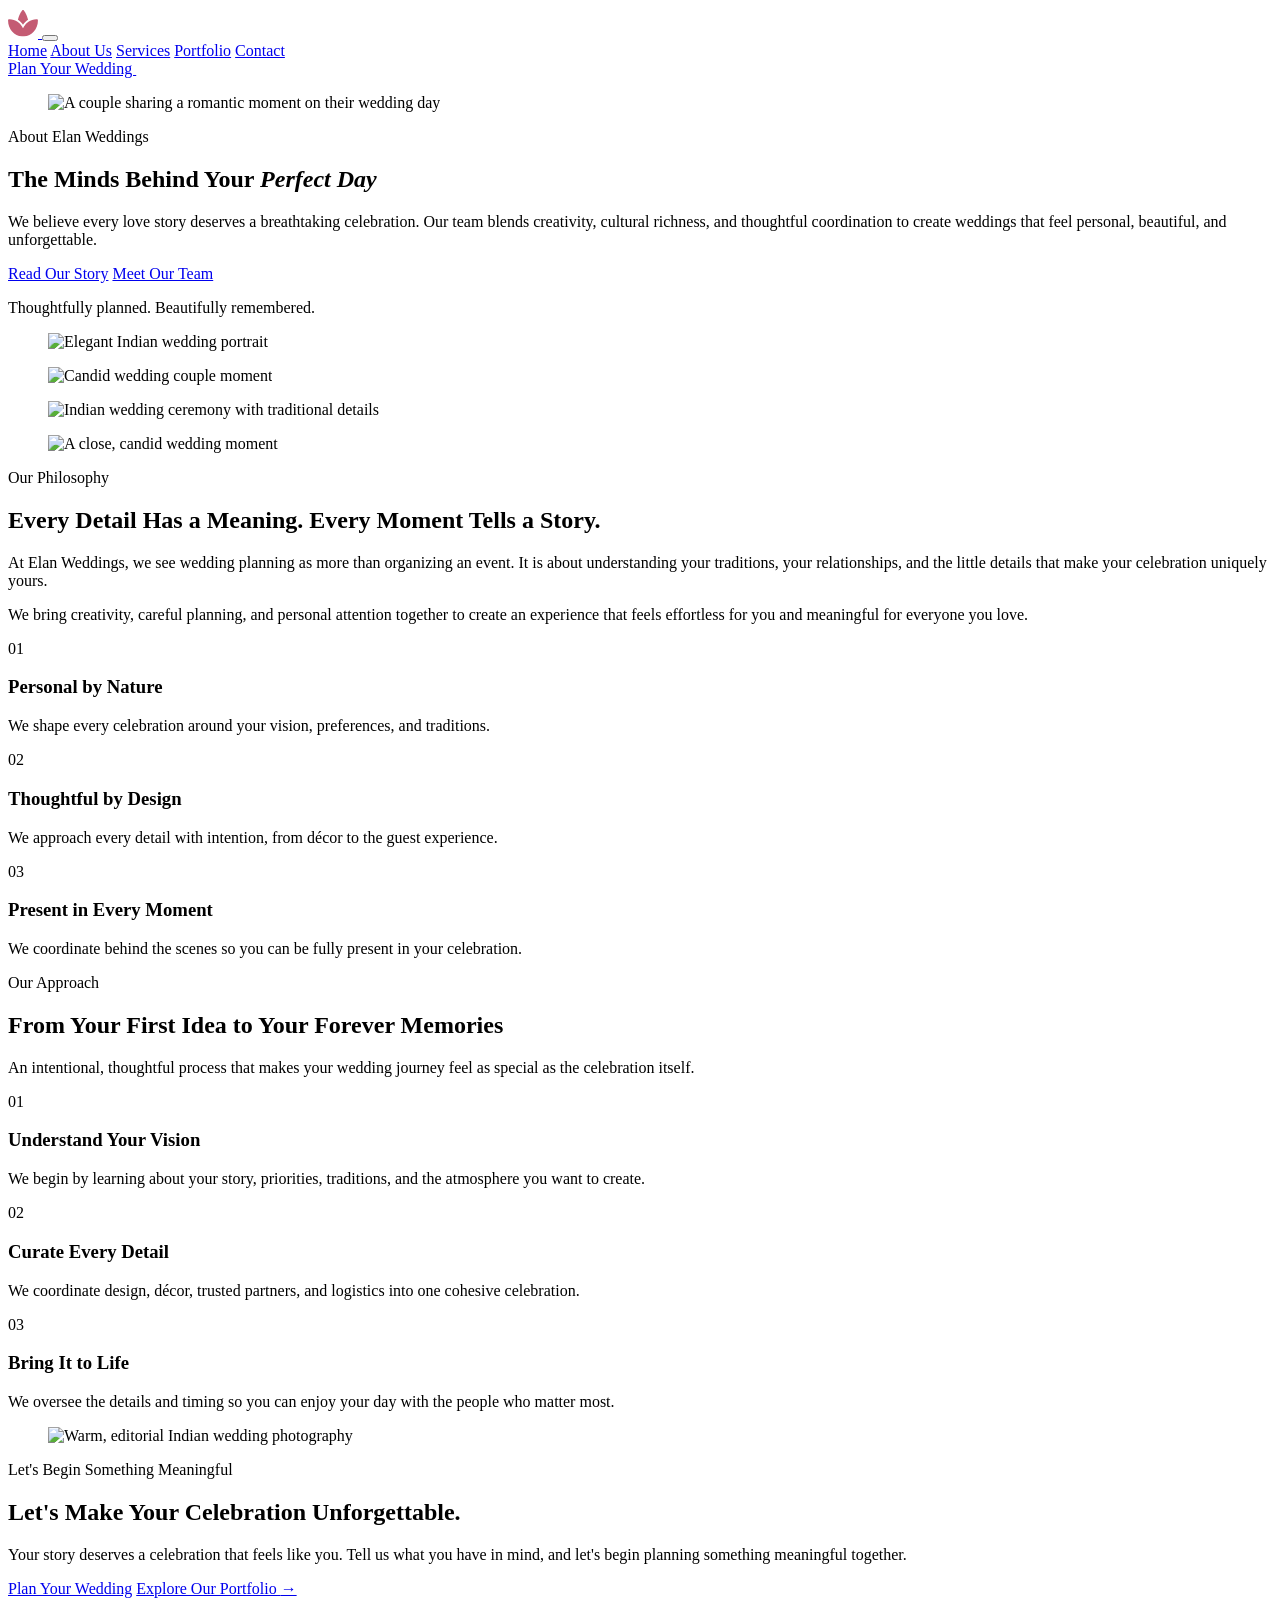
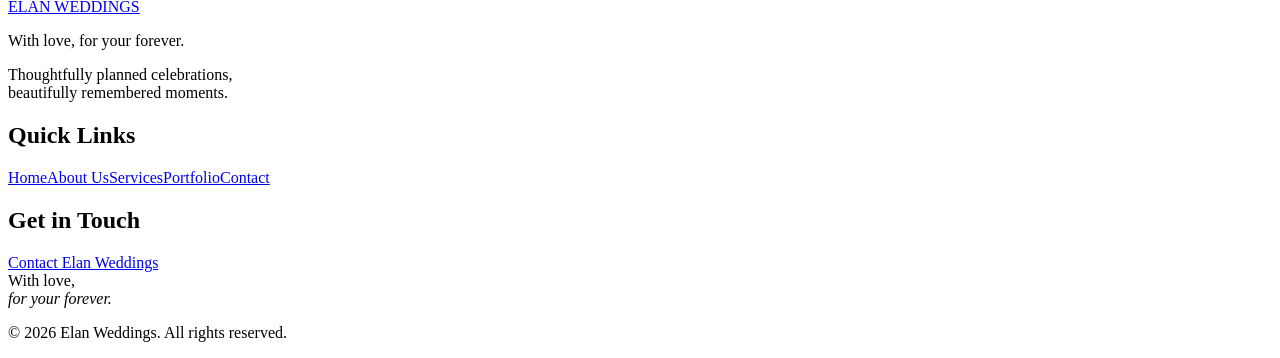
==== about.html @ 4444340c "Add About Us html  page" ====
<!DOCTYPE html>
<html lang="en">
<head>
  <meta charset="UTF-8">
  <meta name="viewport" content="width=device-width, initial-scale=1.0">
  <meta name="description" content="Meet Elan Weddings and discover our thoughtful approach to meaningful Indian wedding celebrations.">
  <title>About Us | Elan Weddings</title>
  <link rel="preconnect" href="https://fonts.googleapis.com">
  <link rel="preconnect" href="https://fonts.gstatic.com" crossorigin>
  <link href="https://fonts.googleapis.com/css2?family=Instrument+Serif:ital@1&family=Lora:wght@400;500&family=Roboto:wght@400;500&display=swap" rel="stylesheet">
  <link rel="stylesheet" href="about.css">
</head>
<body>
  <header class="nav-wrap" id="home">
    <nav class="nav" aria-label="Main navigation">
      <a class="brand-mark" href="#home" aria-label="Elan Weddings home">
        <img src="assets/a8205.svg" width="30" height="30" alt="Elan Weddings logo">
      </a>
      <button class="menu-toggle" aria-expanded="false" aria-controls="nav-links" aria-label="Toggle navigation">
        <span></span><span></span><span></span>
      </button>
      <div class="nav-links" id="nav-links">
        <a href="index.html">Home</a>
        <a class="active" href="#about" aria-current="page">About Us</a>
        <a href="#approach">Services</a>
        <a href="#portfolio">Portfolio</a>
        <a href="#contact">Contact</a>
      </div>
      <a class="nav-cta" href="#contact">
        Plan Your Wedding
        <img src="assets/c464f.svg" width="12" height="14" alt="">
      </a>
    </nav>
  </header>

  <main>
    <section class="hero section-warm" id="about">
      <div class="hero-grid content-width">
        <figure class="hero-photo hero-photo-left">
          <img src="https://www.figma.com/api/mcp/asset/b2fb62b5-9784-472d-b24a-449b5d94df39/ffd85.png" alt="A couple sharing a romantic moment on their wedding day">
        </figure>
        <div class="hero-copy">
          <p class="eyebrow">About Elan Weddings</p>
          <h1>The Minds Behind Your <em>Perfect Day</em></h1>
          <p class="hero-description">We believe every love story deserves a breathtaking celebration. Our team blends creativity, cultural richness, and thoughtful coordination to create weddings that feel personal, beautiful, and unforgettable.</p>
          <div class="button-row">
            <a class="button button-primary" href="#story">Read Our Story</a>
            <a class="button button-secondary" href="#values">Meet Our Team</a>
          </div>
          <p class="hero-note">Thoughtfully planned. Beautifully remembered.</p>
        </div>
        <div class="hero-photo-stack">
          <figure class="hero-photo hero-photo-top">
            <img src="https://www.figma.com/api/mcp/asset/b2fb62b5-9784-472d-b24a-449b5d94df39/32705.png" alt="Elegant Indian wedding portrait">
          </figure>
          <figure class="hero-photo hero-photo-bottom">
            <img src="https://www.figma.com/api/mcp/asset/b2fb62b5-9784-472d-b24a-449b5d94df39/11c8b.png" alt="Candid wedding couple moment">
          </figure>
        </div>
      </div>
    </section>

    <section class="story section-white" id="story">
      <div class="content-width story-grid">
        <div class="story-visual">
          <figure class="story-photo">
            <img src="https://www.figma.com/api/mcp/asset/b2fb62b5-9784-472d-b24a-449b5d94df39/f022b.png" alt="Indian wedding ceremony with traditional details">
          </figure>
          <figure class="story-photo-inset">
            <img src="https://www.figma.com/api/mcp/asset/b2fb62b5-9784-472d-b24a-449b5d94df39/11c8b.png" alt="A close, candid wedding moment">
          </figure>
        </div>
        <div class="story-copy">
          <p class="eyebrow">Our Philosophy</p>
          <h2>Every Detail Has a Meaning. Every Moment Tells a Story.</h2>
          <p>At Elan Weddings, we see wedding planning as more than organizing an event. It is about understanding your traditions, your relationships, and the little details that make your celebration uniquely yours.</p>
          <p>We bring creativity, careful planning, and personal attention together to create an experience that feels effortless for you and meaningful for everyone you love.</p>
          <div class="values-list" id="values">
            <article class="value-item">
              <span class="value-number">01</span>
              <div><h3>Personal by Nature</h3><p>We shape every celebration around your vision, preferences, and traditions.</p></div>
            </article>
            <article class="value-item">
              <span class="value-number">02</span>
              <div><h3>Thoughtful by Design</h3><p>We approach every detail with intention, from décor to the guest experience.</p></div>
            </article>
            <article class="value-item">
              <span class="value-number">03</span>
              <div><h3>Present in Every Moment</h3><p>We coordinate behind the scenes so you can be fully present in your celebration.</p></div>
            </article>
          </div>
        </div>
      </div>
    </section>

    <section class="approach section-soft" id="approach">
      <div class="content-width">
        <div class="section-heading">
          <p class="eyebrow">Our Approach</p>
          <h2>From Your First Idea to Your Forever Memories</h2>
          <p>An intentional, thoughtful process that makes your wedding journey feel as special as the celebration itself.</p>
        </div>
        <div class="steps-grid">
          <article class="step">
            <span class="step-number">01</span>
            <div class="step-rule"></div>
            <h3>Understand Your Vision</h3>
            <p>We begin by learning about your story, priorities, traditions, and the atmosphere you want to create.</p>
          </article>
          <article class="step">
            <span class="step-number">02</span>
            <div class="step-rule"></div>
            <h3>Curate Every Detail</h3>
            <p>We coordinate design, décor, trusted partners, and logistics into one cohesive celebration.</p>
          </article>
          <article class="step">
            <span class="step-number">03</span>
            <div class="step-rule"></div>
            <h3>Bring It to Life</h3>
            <p>We oversee the details and timing so you can enjoy your day with the people who matter most.</p>
          </article>
        </div>
      </div>
    </section>

    <section class="invitation section-warm" id="contact">
      <div class="content-width invitation-grid">
        <figure class="invitation-photo">
          <img src="https://www.figma.com/api/mcp/asset/b2fb62b5-9784-472d-b24a-449b5d94df39/a22c2.png" alt="Warm, editorial Indian wedding photography">
        </figure>
        <div class="invitation-copy">
          <p class="eyebrow">Let's Begin Something Meaningful</p>
          <h2>Let's Make Your Celebration Unforgettable.</h2>
          <p>Your story deserves a celebration that feels like you. Tell us what you have in mind, and let's begin planning something meaningful together.</p>
          <div class="invitation-actions">
            <a class="button button-primary" href="mailto:">Plan Your Wedding</a>
            <a class="text-link" href="#portfolio">Explore Our Portfolio <span aria-hidden="true">→</span></a>
          </div>
        </div>
      </div>
    </section>
  </main>

  <footer class="site-footer" id="portfolio">
    <div class="content-width footer-grid">
      <div class="footer-brand">
        <a class="footer-wordmark" href="#">ELAN WEDDINGS</a>
        <p class="footer-tagline">With love, for your forever.</p>
        <p>Thoughtfully planned celebrations,<br>beautifully remembered moments.</p>
      </div>
      <div class="footer-column">
        <h2>Quick Links</h2>
        <a href="#home">Home</a><a href="#about">About Us</a><a href="#approach">Services</a><a href="#portfolio">Portfolio</a><a href="#contact">Contact</a>
      </div>
      <div class="footer-column">
        <h2>Get in Touch</h2>
        <!-- Add the business's verified email, phone number and address here. -->
        <a href="#contact">Contact Elan Weddings</a>
      </div>
      <div class="footer-signoff">With love,<br><em>for your forever.</em></div>
    </div>
    <div class="footer-bottom content-width">
      <p>© <span id="year">2026</span> Elan Weddings. All rights reserved.</p>
    </div>
  </footer>

  <script>
    const menuToggle = document.querySelector('.menu-toggle');
    const navLinks = document.querySelector('.nav-links');
    menuToggle.addEventListener('click', () => {
      const expanded = menuToggle.getAttribute('aria-expanded') === 'true';
      menuToggle.setAttribute('aria-expanded', String(!expanded));
      navLinks.classList.toggle('is-open', !expanded);
    });
    navLinks.querySelectorAll('a').forEach(link => link.addEventListener('click', () => {
      navLinks.classList.remove('is-open');
      menuToggle.setAttribute('aria-expanded', 'false');
    }));
    document.querySelector('#year').textContent = new Date().getFullYear();
  </script>
</body>
</html>
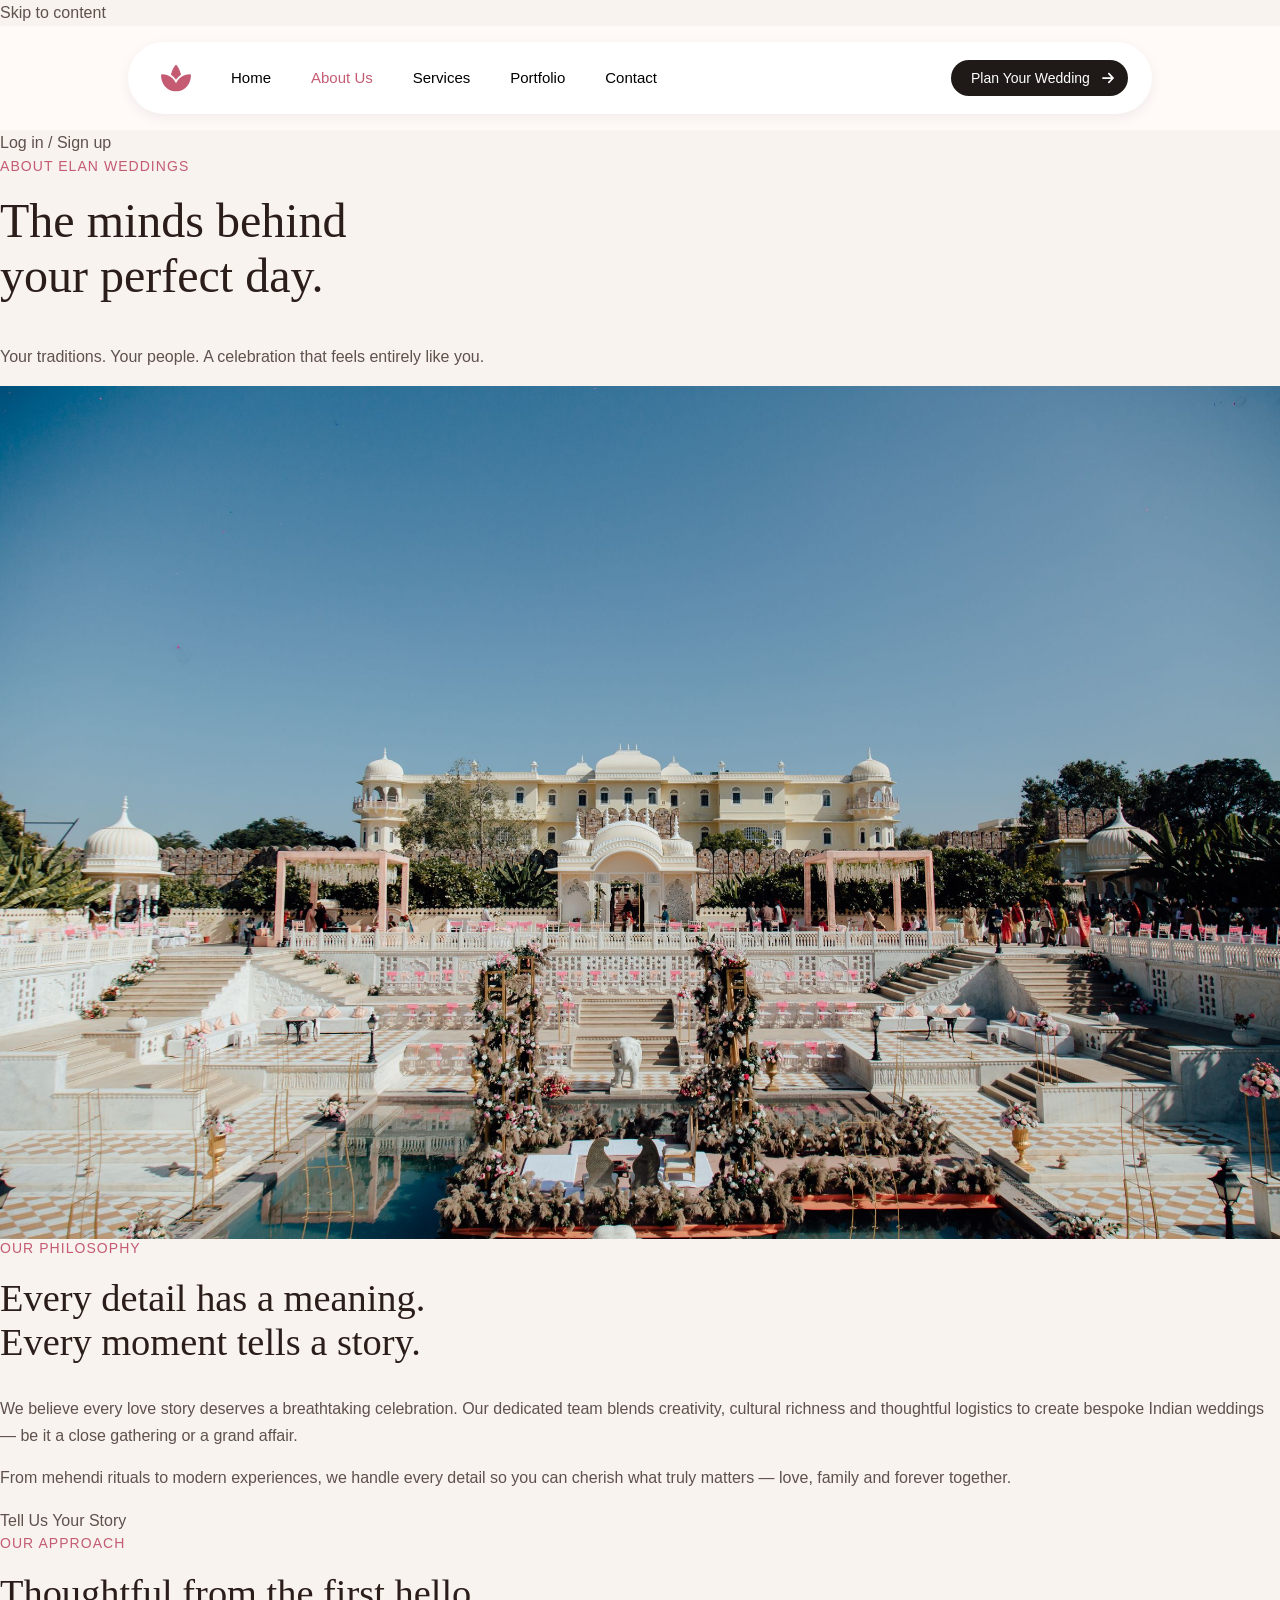
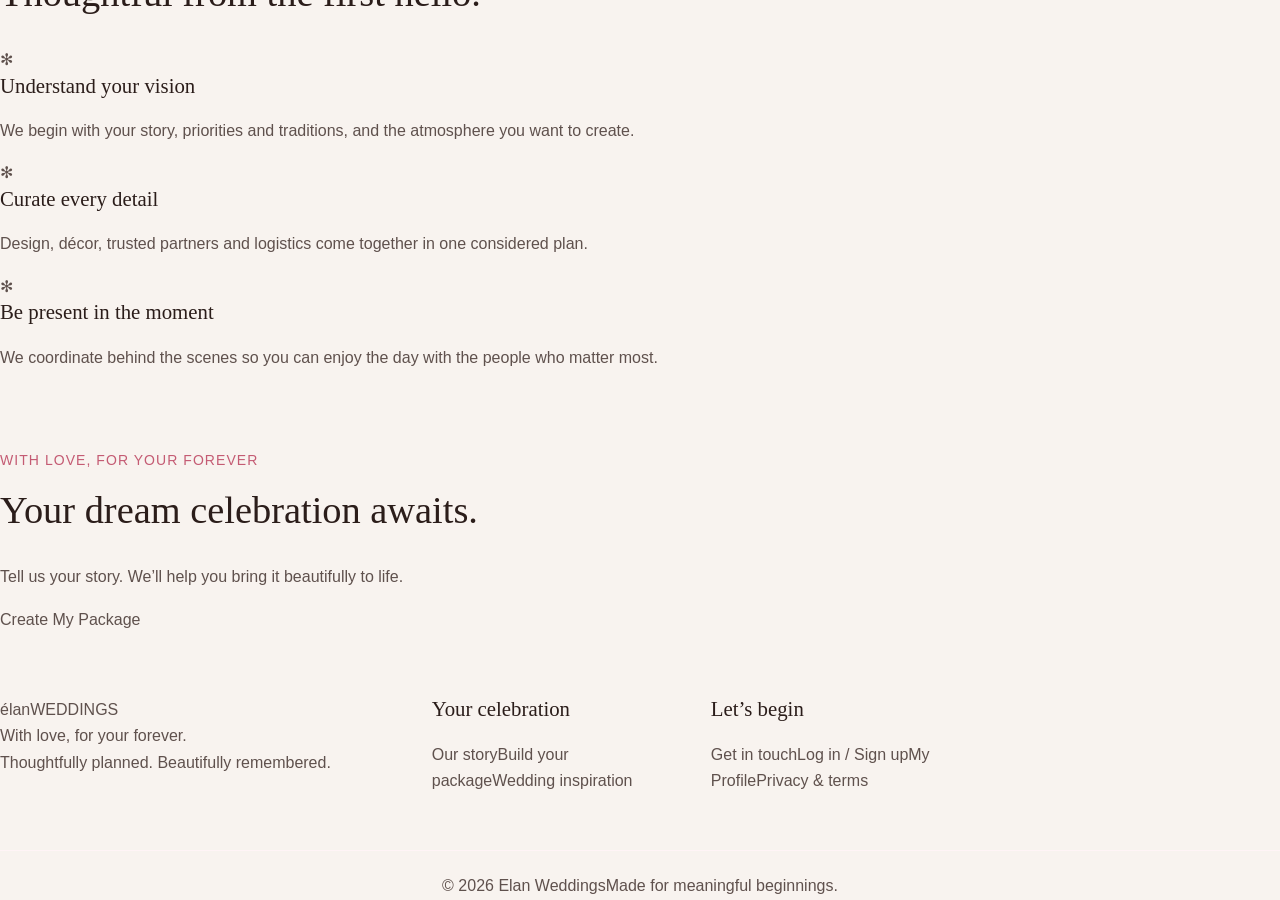
==== commit e6810d75: "Add About Us HTML" ====
--- a/about.html
+++ b/about.html
@@ -1,182 +1,29 @@
-<!DOCTYPE html>
-<html lang="en">
-<head>
-  <meta charset="UTF-8">
-  <meta name="viewport" content="width=device-width, initial-scale=1.0">
-  <meta name="description" content="Meet Elan Weddings and discover our thoughtful approach to meaningful Indian wedding celebrations.">
-  <title>About Us | Elan Weddings</title>
-  <link rel="preconnect" href="https://fonts.googleapis.com">
-  <link rel="preconnect" href="https://fonts.gstatic.com" crossorigin>
-  <link href="https://fonts.googleapis.com/css2?family=Instrument+Serif:ital@1&family=Lora:wght@400;500&family=Roboto:wght@400;500&display=swap" rel="stylesheet">
-  <link rel="stylesheet" href="about.css">
-</head>
-<body>
-  <header class="nav-wrap" id="home">
-    <nav class="nav" aria-label="Main navigation">
-      <a class="brand-mark" href="#home" aria-label="Elan Weddings home">
-        <img src="assets/a8205.svg" width="30" height="30" alt="Elan Weddings logo">
-      </a>
-      <button class="menu-toggle" aria-expanded="false" aria-controls="nav-links" aria-label="Toggle navigation">
-        <span></span><span></span><span></span>
-      </button>
-      <div class="nav-links" id="nav-links">
-        <a href="index.html">Home</a>
-        <a class="active" href="#about" aria-current="page">About Us</a>
-        <a href="#approach">Services</a>
-        <a href="#portfolio">Portfolio</a>
-        <a href="#contact">Contact</a>
-      </div>
-      <a class="nav-cta" href="#contact">
-        Plan Your Wedding
-        <img src="assets/c464f.svg" width="12" height="14" alt="">
-      </a>
-    </nav>
-  </header>
+<!DOCTYPE html><html lang="en"><head><meta charset="UTF-8"><meta name="viewport" content="width=device-width, initial-scale=1"><meta name="description" content="Elan Weddings — thoughtful Indian wedding planning, bespoke celebrations and a personalized wedding package builder."><meta name="theme-color" content="#c45b73"><title>Our Story | Elan Weddings</title><link rel="icon" href="assets/b7664.svg" type="image/svg+xml"><link rel="stylesheet" href="about.css?v=flat-css-1"><script src="about.js?v=flat-js-1" defer></script></head><body data-page="about.html"><a class="skip" href="#main">Skip to content</a><header class="nav-wrap"><nav class="nav" aria-label="Main navigation"><a href="index.html" aria-label="Elan Weddings home"><img src="assets/b7664.svg" width="30" height="30" alt="Elan Weddings logo"></a><button class="menu-toggle" aria-expanded="false" aria-controls="nav-links" aria-label="Open navigation">☰</button><div class="nav-links" id="nav-links"><a href="index.html">Home</a><a href="about.html" class="active" aria-current="page">About Us</a><a href="custom-service-builder.html">Services</a><a href="portfolio.html">Portfolio</a><a href="contact.html">Contact</a></div><a class="nav-cta" href="custom-service-builder.html">Plan Your Wedding<img src="assets/c464f.svg" width="12" height="14" alt=""></a></nav></header><div class="account-access" aria-label="Account"><a href="login.html" data-account-link>Log in / Sign up</a></div><main id="main"><section class="page-heading reveal"><p class="eyebrow">ABOUT ELAN WEDDINGS</p><h1>The minds behind<br>your perfect day.</h1><p>Your traditions. Your people. A celebration that feels entirely like you.</p></section><section class="container split section reveal" id="story"><img class="arch-photo" src="assets/f022b.png" alt="A meaningful wedding moment"><div><p class="eyebrow">OUR PHILOSOPHY</p><h2>Every detail has a meaning.<br>Every moment tells a story.</h2><p>We believe every love story deserves a breathtaking celebration. Our dedicated team blends creativity, cultural richness and thoughtful logistics to create bespoke Indian weddings — be it a close gathering or a grand affair.</p><p>From mehendi rituals to modern experiences, we handle every detail so you can cherish what truly matters — love, family and forever together.</p><a class="btn" href="contact.html">Tell Us Your Story</a></div></section><section class="section soft" id="approach"><div class="container"><p class="eyebrow">OUR APPROACH</p><h2>Thoughtful from the first hello.</h2><div class="three-grid"><article><span class="flower">✻</span><h3>Understand your vision</h3><p>We begin with your story, priorities and traditions, and the atmosphere you want to create.</p></article><article><span class="flower">✻</span><h3>Curate every detail</h3><p>Design, décor, trusted partners and logistics come together in one considered plan.</p></article><article><span class="flower">✻</span><h3>Be present in the moment</h3><p>We coordinate behind the scenes so you can enjoy the day with the people who matter most.</p></article></div></div></section><section class="invitation reveal"><div class="container"><p class="eyebrow">WITH LOVE, FOR YOUR FOREVER</p><h2>Your dream celebration awaits.</h2><p>Tell us your story. We’ll help you bring it beautifully to life.</p><a class="btn" href="custom-service-builder.html">Create My Package</a></div></section></main><footer class="footer"><div class="container footer-grid"><div><a class="wordmark" href="index.html">élan<span>WEDDINGS</span></a><p>With love, for your forever.<br>Thoughtfully planned. Beautifully remembered.</p></div><div><h3>Your celebration</h3><a href="about.html">Our story</a><a href="custom-service-builder.html">Build your package</a><a href="portfolio.html">Wedding inspiration</a></div><div><h3>Let’s begin</h3><a href="contact.html">Get in touch</a><a href="login.html">Log in / Sign up</a><a href="profile.html">My Profile</a><a href="privacy.html">Privacy & terms</a></div></div><div class="container footer-bottom"><span>© 2026 Elan Weddings</span><span>Made for meaningful beginnings.</span></div></footer><dialog id="login-dialog" aria-labelledby="login-title">
+  <button class="close" data-close aria-label="Close login">×</button>
+  <p class="eyebrow">YOUR WEDDING JOURNEY</p>
+  <h2 id="login-title">Your forever starts here.</h2>
+  <p class="auth-demo-note">Demo only — use sample details. No real account is created. Passwords are not verified, saved or sent.</p>
+  <div id="auth-fields">
+    <div class="auth-modes" aria-label="Choose signup or login">
+      <button class="auth-mode active" type="button" data-mode="signup" aria-pressed="true">Create account</button>
+      <button class="auth-mode" type="button" data-mode="login" aria-pressed="false">Log in</button>
+    </div>
+    <form id="login-form">
+      <label id="auth-name-field" for="auth-name">Your name<input id="auth-name" name="name" required maxlength="60" autocomplete="off" placeholder="Your name"></label>
+      <label for="auth-email">Email address<input id="auth-email" name="email" type="email" required maxlength="254" autocomplete="off" placeholder="you@example.com"></label>
+      <label for="auth-password">Password</label>
+      <div class="password-field"><input id="auth-password" type="password" required minlength="8" maxlength="128" autocomplete="new-password" placeholder="At least 8 characters" aria-describedby="password-help"><button type="button" id="toggle-password" aria-label="Show or hide password" aria-controls="auth-password" aria-pressed="false">Show</button></div>
+      <p id="password-help" class="small">Use any sample password of 8 or more characters.</p>
+      <button class="btn" type="submit" id="auth-submit">Create Demo Profile</button>
+    </form>
+  </div>
+  <div id="auth-success" hidden>
+    <span class="auth-check" aria-hidden="true">✓</span>
+    <p id="profile-email"></p>
+    <p>Your demo profile is ready. Let’s plan something beautiful.</p>
+    <a href="profile.html" class="btn">View My Profile</a><a href="custom-service-builder.html" class="btn btn-outline">Explore My Package</a>
+    <button class="text-button" id="logout" type="button">Log out & clear demo profile</button>
+  </div>
+  <p id="login-status" role="status"></p>
+</dialog><div id="toast" role="status"></div></body></html>
 
-  <main>
-    <section class="hero section-warm" id="about">
-      <div class="hero-grid content-width">
-        <figure class="hero-photo hero-photo-left">
-          <img src="https://www.figma.com/api/mcp/asset/b2fb62b5-9784-472d-b24a-449b5d94df39/ffd85.png" alt="A couple sharing a romantic moment on their wedding day">
-        </figure>
-        <div class="hero-copy">
-          <p class="eyebrow">About Elan Weddings</p>
-          <h1>The Minds Behind Your <em>Perfect Day</em></h1>
-          <p class="hero-description">We believe every love story deserves a breathtaking celebration. Our team blends creativity, cultural richness, and thoughtful coordination to create weddings that feel personal, beautiful, and unforgettable.</p>
-          <div class="button-row">
-            <a class="button button-primary" href="#story">Read Our Story</a>
-            <a class="button button-secondary" href="#values">Meet Our Team</a>
-          </div>
-          <p class="hero-note">Thoughtfully planned. Beautifully remembered.</p>
-        </div>
-        <div class="hero-photo-stack">
-          <figure class="hero-photo hero-photo-top">
-            <img src="https://www.figma.com/api/mcp/asset/b2fb62b5-9784-472d-b24a-449b5d94df39/32705.png" alt="Elegant Indian wedding portrait">
-          </figure>
-          <figure class="hero-photo hero-photo-bottom">
-            <img src="https://www.figma.com/api/mcp/asset/b2fb62b5-9784-472d-b24a-449b5d94df39/11c8b.png" alt="Candid wedding couple moment">
-          </figure>
-        </div>
-      </div>
-    </section>
-
-    <section class="story section-white" id="story">
-      <div class="content-width story-grid">
-        <div class="story-visual">
-          <figure class="story-photo">
-            <img src="https://www.figma.com/api/mcp/asset/b2fb62b5-9784-472d-b24a-449b5d94df39/f022b.png" alt="Indian wedding ceremony with traditional details">
-          </figure>
-          <figure class="story-photo-inset">
-            <img src="https://www.figma.com/api/mcp/asset/b2fb62b5-9784-472d-b24a-449b5d94df39/11c8b.png" alt="A close, candid wedding moment">
-          </figure>
-        </div>
-        <div class="story-copy">
-          <p class="eyebrow">Our Philosophy</p>
-          <h2>Every Detail Has a Meaning. Every Moment Tells a Story.</h2>
-          <p>At Elan Weddings, we see wedding planning as more than organizing an event. It is about understanding your traditions, your relationships, and the little details that make your celebration uniquely yours.</p>
-          <p>We bring creativity, careful planning, and personal attention together to create an experience that feels effortless for you and meaningful for everyone you love.</p>
-          <div class="values-list" id="values">
-            <article class="value-item">
-              <span class="value-number">01</span>
-              <div><h3>Personal by Nature</h3><p>We shape every celebration around your vision, preferences, and traditions.</p></div>
-            </article>
-            <article class="value-item">
-              <span class="value-number">02</span>
-              <div><h3>Thoughtful by Design</h3><p>We approach every detail with intention, from décor to the guest experience.</p></div>
-            </article>
-            <article class="value-item">
-              <span class="value-number">03</span>
-              <div><h3>Present in Every Moment</h3><p>We coordinate behind the scenes so you can be fully present in your celebration.</p></div>
-            </article>
-          </div>
-        </div>
-      </div>
-    </section>
-
-    <section class="approach section-soft" id="approach">
-      <div class="content-width">
-        <div class="section-heading">
-          <p class="eyebrow">Our Approach</p>
-          <h2>From Your First Idea to Your Forever Memories</h2>
-          <p>An intentional, thoughtful process that makes your wedding journey feel as special as the celebration itself.</p>
-        </div>
-        <div class="steps-grid">
-          <article class="step">
-            <span class="step-number">01</span>
-            <div class="step-rule"></div>
-            <h3>Understand Your Vision</h3>
-            <p>We begin by learning about your story, priorities, traditions, and the atmosphere you want to create.</p>
-          </article>
-          <article class="step">
-            <span class="step-number">02</span>
-            <div class="step-rule"></div>
-            <h3>Curate Every Detail</h3>
-            <p>We coordinate design, décor, trusted partners, and logistics into one cohesive celebration.</p>
-          </article>
-          <article class="step">
-            <span class="step-number">03</span>
-            <div class="step-rule"></div>
-            <h3>Bring It to Life</h3>
-            <p>We oversee the details and timing so you can enjoy your day with the people who matter most.</p>
-          </article>
-        </div>
-      </div>
-    </section>
-
-    <section class="invitation section-warm" id="contact">
-      <div class="content-width invitation-grid">
-        <figure class="invitation-photo">
-          <img src="https://www.figma.com/api/mcp/asset/b2fb62b5-9784-472d-b24a-449b5d94df39/a22c2.png" alt="Warm, editorial Indian wedding photography">
-        </figure>
-        <div class="invitation-copy">
-          <p class="eyebrow">Let's Begin Something Meaningful</p>
-          <h2>Let's Make Your Celebration Unforgettable.</h2>
-          <p>Your story deserves a celebration that feels like you. Tell us what you have in mind, and let's begin planning something meaningful together.</p>
-          <div class="invitation-actions">
-            <a class="button button-primary" href="mailto:">Plan Your Wedding</a>
-            <a class="text-link" href="#portfolio">Explore Our Portfolio <span aria-hidden="true">→</span></a>
-          </div>
-        </div>
-      </div>
-    </section>
-  </main>
-
-  <footer class="site-footer" id="portfolio">
-    <div class="content-width footer-grid">
-      <div class="footer-brand">
-        <a class="footer-wordmark" href="#">ELAN WEDDINGS</a>
-        <p class="footer-tagline">With love, for your forever.</p>
-        <p>Thoughtfully planned celebrations,<br>beautifully remembered moments.</p>
-      </div>
-      <div class="footer-column">
-        <h2>Quick Links</h2>
-        <a href="#home">Home</a><a href="#about">About Us</a><a href="#approach">Services</a><a href="#portfolio">Portfolio</a><a href="#contact">Contact</a>
-      </div>
-      <div class="footer-column">
-        <h2>Get in Touch</h2>
-        <!-- Add the business's verified email, phone number and address here. -->
-        <a href="#contact">Contact Elan Weddings</a>
-      </div>
-      <div class="footer-signoff">With love,<br><em>for your forever.</em></div>
-    </div>
-    <div class="footer-bottom content-width">
-      <p>© <span id="year">2026</span> Elan Weddings. All rights reserved.</p>
-    </div>
-  </footer>
-
-  <script>
-    const menuToggle = document.querySelector('.menu-toggle');
-    const navLinks = document.querySelector('.nav-links');
-    menuToggle.addEventListener('click', () => {
-      const expanded = menuToggle.getAttribute('aria-expanded') === 'true';
-      menuToggle.setAttribute('aria-expanded', String(!expanded));
-      navLinks.classList.toggle('is-open', !expanded);
-    });
-    navLinks.querySelectorAll('a').forEach(link => link.addEventListener('click', () => {
-      navLinks.classList.remove('is-open');
-      menuToggle.setAttribute('aria-expanded', 'false');
-    }));
-    document.querySelector('#year').textContent = new Date().getFullYear();
-  </script>
-</body>
-</html>
--- a/about.css
+++ b/about.css
@@ -0,0 +1,309 @@
+/* Elan Weddings About Us — styles based on the Figma artboard */
+:root {
+  --rose: #c45b73;
+  --ink: #2b1d1a;
+  --body: #5f514d;
+  --warm: #f8f3ef;
+  --soft: #fbf7f4;
+  --white: #ffffff;
+  --pale-pink: #fff4f6;
+  --deep: #1f1a18;
+  --content-width: 1152px;
+  --radius-image: 16px;
+  --pill: 999px;
+}
+
+* { box-sizing: border-box; }
+html { scroll-behavior: smooth; }
+body {
+  margin: 0;
+  color: var(--body);
+  background: var(--warm);
+  font-family: "Roboto", Arial, sans-serif;
+  font-size: 16px;
+  line-height: 1.65;
+  -webkit-font-smoothing: antialiased;
+}
+img { display: block; width: 100%; height: 100%; object-fit: cover; }
+figure { margin: 0; }
+a { color: inherit; text-decoration: none; }
+h1, h2, h3, p { margin-top: 0; }
+h1, h2, h3 {
+  color: var(--ink);
+  font-family: "Lora", Georgia, serif;
+  font-weight: 400;
+  line-height: 1.14;
+}
+h1 { font-size: clamp(2.5rem, 3.75vw, 3.375rem); }
+h2 { font-size: clamp(2rem, 3vw, 2.625rem); }
+h3 { font-size: 1.3rem; }
+.content-width { width: min(var(--content-width), calc(100% - 64px)); margin-inline: auto; }
+.section-warm { background: var(--warm); }
+.section-white { background: var(--white); }
+.section-soft { background: var(--soft); }
+
+.nav-wrap {
+  background: #fffaf8;
+  padding: 16px 0;
+}
+
+.nav {
+  position: relative;
+  display: flex;
+  align-items: center;
+  width: min(1024px, calc(100% - 32px));
+  height: 72px;
+  margin: 0 auto;
+  padding: 0 24px 0 33px;
+  border-radius: 9999px;
+  background: #fff;
+  box-shadow: 0 4px 14px rgba(0, 0, 0, 0.06);
+}
+
+.brand-mark {
+  display: inline-flex;
+  flex: 0 0 30px;
+  align-items: center;
+  justify-content: center;
+  width: 30px;
+  height: 30px;
+  color: var(--rose);
+}
+.brand-mark img { width: 30px; height: 30px; object-fit: contain; }
+
+.nav-links {
+  display: flex;
+  align-items: center;
+  gap: 40px;
+  margin-left: 40px;
+  white-space: nowrap;
+  font-size: 15px;
+}
+.nav-links a { color: #000; transition: color .2s ease; }
+.nav-links a:hover, .nav-links .active { color: #c45b73; }
+.nav-links .active { font-weight: 500; }
+
+.nav-cta {
+  display: flex;
+  align-items: center;
+  justify-content: space-between;
+  gap: 12px;
+  width: 177px;
+  height: 36px;
+  flex: 0 0 177px;
+  margin-left: auto;
+  padding: 0 20px;
+  border-radius: 9999px;
+  background: #1f1a18;
+  color: #fff;
+  font-size: 14px;
+  line-height: 1;
+  white-space: nowrap;
+  transition: transform .2s ease, background .2s ease;
+}
+.nav-cta img { width: 12px; height: 14px; object-fit: contain; }
+.nav-cta:hover { transform: translateY(-1px); background: #392b28; }
+
+.menu-toggle { display: none; }
+
+.hero { padding: 48px 0 76px; }
+.hero-grid {
+  display: grid;
+  grid-template-columns: minmax(190px, 260px) minmax(380px, 1fr) minmax(190px, 260px);
+  align-items: center;
+  gap: 36px;
+  min-height: 510px;
+}
+.hero-photo, .story-photo, .story-photo-inset, .invitation-photo {
+  overflow: hidden;
+  border-radius: var(--radius-image);
+  background: #eadfd8;
+}
+.hero-photo img, .story-photo img, .story-photo-inset img, .invitation-photo img { transition: transform .6s ease; }
+.hero-photo:hover img, .story-photo:hover img, .story-photo-inset:hover img, .invitation-photo:hover img { transform: scale(1.025); }
+.hero-photo-left { height: 330px; align-self: center; }
+.hero-photo-stack { display: flex; flex-direction: column; gap: 24px; }
+.hero-photo-top { height: 220px; }
+.hero-photo-bottom { height: 220px; width: 96%; margin-left: auto; }
+.hero-copy { text-align: center; padding: 0 4px; }
+.eyebrow {
+  color: var(--rose);
+  font-size: 14px;
+  font-weight: 400;
+  letter-spacing: .075em;
+  line-height: 1.4;
+  text-transform: uppercase;
+  margin-bottom: 18px;
+}
+.hero h1 { margin-bottom: 22px; }
+.hero h1 em {
+  display: block;
+  font-style: normal;
+}
+.hero-description {
+  max-width: 570px;
+  margin: 0 auto 28px;
+  color: var(--body);
+  font-family: "Instrument Serif", Georgia, serif;
+  font-size: 20px;
+  font-style: italic;
+  line-height: 1.4;
+}
+.button-row, .invitation-actions { display: flex; align-items: center; justify-content: center; flex-wrap: wrap; gap: 16px; }
+.button {
+  min-height: 48px;
+  padding: 12px 25px;
+  display: inline-flex;
+  align-items: center;
+  justify-content: center;
+  border-radius: var(--pill);
+  font-size: 14px;
+  line-height: 1.25;
+  transition: transform .2s ease, background .2s ease, color .2s ease;
+}
+.button:hover { transform: translateY(-2px); }
+.button-primary { color: var(--white); background: var(--rose); border: 1px solid var(--rose); }
+.button-primary:hover { background: #ad4c63; }
+.button-secondary { color: var(--rose); background: var(--white); border: 1px solid var(--rose); }
+.button-secondary:hover { background: var(--pale-pink); }
+.hero-note { margin: 28px 0 0; font-size: 14px; }
+
+.story { padding: 88px 0 100px; }
+.story-grid { display: grid; grid-template-columns: minmax(0, 1fr) minmax(0, 1.1fr); gap: 76px; align-items: center; }
+.story-visual { position: relative; min-height: 520px; padding: 0 0 44px; }
+.story-photo { width: 100%; height: 410px; }
+.story-photo-inset { position: absolute; width: 210px; height: 150px; right: 24px; bottom: 0; border: 6px solid var(--white); }
+.story-copy .eyebrow { margin-bottom: 18px; }
+.story-copy h2 { max-width: 650px; margin-bottom: 24px; }
+.story-copy > p:not(.eyebrow) { font-size: 15px; line-height: 1.75; margin-bottom: 16px; }
+.values-list { display: grid; gap: 20px; margin-top: 30px; }
+.value-item { display: grid; grid-template-columns: 34px 1fr; align-items: start; gap: 16px; }
+.value-number {
+  display: grid;
+  place-items: center;
+  width: 34px;
+  height: 34px;
+  border-radius: 50%;
+  color: var(--rose);
+  background: var(--pale-pink);
+  font-size: 12px;
+}
+.value-item h3 { font-size: 19px; margin: -2px 0 4px; }
+.value-item p { font-size: 14px; line-height: 1.6; margin-bottom: 0; }
+
+.approach { padding: 74px 0 86px; }
+.section-heading { max-width: 920px; margin: 0 auto 74px; text-align: center; }
+.section-heading .eyebrow { margin-bottom: 16px; }
+.section-heading h2 { margin-bottom: 18px; }
+.section-heading > p:last-child { margin: 0 auto; font-size: 15px; }
+.steps-grid { display: grid; grid-template-columns: repeat(3, minmax(0, 1fr)); gap: 68px; }
+.step-number { display: block; color: var(--rose); font-family: "Lora", Georgia, serif; font-size: 32px; margin-bottom: 18px; }
+.step-rule { height: 1px; width: 100%; background: var(--rose); margin-bottom: 24px; }
+.step h3 { font-size: 23px; margin-bottom: 16px; }
+.step p { font-size: 15px; line-height: 1.75; margin-bottom: 0; }
+
+.invitation { padding: 64px 0; }
+.invitation-grid { display: grid; grid-template-columns: 1fr 1fr; align-items: center; gap: 68px; }
+.invitation-photo { height: 380px; }
+.invitation-copy .eyebrow { margin-bottom: 20px; }
+.invitation-copy h2 { margin-bottom: 24px; }
+.invitation-copy > p:not(.eyebrow) { margin-bottom: 28px; line-height: 1.75; font-size: 15px; }
+.invitation-actions { justify-content: flex-start; gap: 24px; }
+.text-link { color: var(--rose); font-size: 14px; }
+.text-link span { margin-left: 5px; }
+
+.site-footer { background: var(--white); padding: 58px 0 24px; }
+.footer-grid { display: grid; grid-template-columns: 1.25fr .75fr .9fr .8fr; gap: 50px; padding-bottom: 56px; }
+.footer-wordmark { color: var(--ink); font-family: "Lora", Georgia, serif; font-size: 23px; letter-spacing: .015em; }
+.footer-tagline { margin: 12px 0 14px; color: var(--body); font-family: "Instrument Serif", Georgia, serif; font-style: italic; font-size: 19px; }
+.footer-brand > p:last-child { font-size: 14px; line-height: 1.8; }
+.footer-column { display: flex; flex-direction: column; align-items: flex-start; gap: 10px; }
+.footer-column h2 { color: var(--rose); font-family: "Roboto", Arial, sans-serif; font-size: 13px; text-transform: uppercase; letter-spacing: .08em; margin-bottom: 10px; }
+.footer-column a { font-size: 14px; }
+.footer-column a:hover { color: var(--rose); }
+.footer-signoff { color: var(--ink); text-align: center; font-family: "Lora", Georgia, serif; font-size: 21px; line-height: 1.5; align-self: start; padding-top: 14px; }
+.footer-signoff em { font-family: "Instrument Serif", Georgia, serif; font-weight: 400; }
+.footer-bottom { border-top: 1px solid var(--pale-pink); padding-top: 22px; text-align: center; }
+.footer-bottom p { margin: 0; font-size: 12px; }
+
+@media (max-width: 1050px) {
+  .nav { padding-inline: 24px; }
+  .nav-links { gap: 24px; margin-left: 28px; font-size: 14px; }
+  .nav-cta { width: 165px; flex-basis: 165px; padding-inline: 16px; font-size: 12px; }
+  .hero-grid { grid-template-columns: minmax(150px, 220px) minmax(300px, 1fr) minmax(150px, 220px); gap: 24px; }
+  .hero-photo-left { height: 290px; }
+  .hero-photo-top, .hero-photo-bottom { height: 190px; }
+  .hero-description { font-size: 18px; }
+  .story-grid { gap: 42px; }
+  .steps-grid { gap: 36px; }
+  .invitation-grid { gap: 42px; }
+  .footer-grid { gap: 28px; }
+}
+
+@media (max-width: 760px) {
+  .content-width { width: calc(100% - 40px); }
+  .nav-wrap { padding: 10px 0; }
+  .nav { width: calc(100% - 24px); height: 62px; padding: 0 12px 0 16px; gap: 10px; }
+  .brand-mark { width: 30px; height: 30px; flex-basis: 30px; }
+  .menu-toggle {
+    display: flex; flex-direction: column; justify-content: center; gap: 4px;
+    width: 36px; height: 36px; border: 0; padding: 8px; background: transparent; cursor: pointer;
+  }
+  .menu-toggle span { width: 20px; height: 1.5px; background: var(--ink); }
+  .nav-links {
+    display: none; position: absolute; z-index: 20; top: calc(100% + 8px); left: 0; right: 0;
+    flex-direction: column; align-items: stretch; gap: 0; margin: 0; padding: 10px 18px;
+    border-radius: 20px; background: var(--white); box-shadow: 0 14px 35px rgba(43, 29, 26, .12);
+  }
+  .nav-links.is-open { display: flex; }
+  .nav-links a { padding: 12px 4px; font-size: 14px; }
+  .nav-cta { width: auto; flex: 0 0 auto; height: 36px; padding: 0 12px; gap: 8px; font-size: 11px; }
+  .hero { padding: 42px 0 58px; }
+  .hero-grid { grid-template-columns: 1fr 1fr; gap: 18px 12px; min-height: auto; }
+  .hero-copy { grid-column: 1 / -1; grid-row: 1; padding: 0 4px 10px; }
+  .hero .eyebrow { font-size: 12px; margin-bottom: 14px; }
+  .hero h1 { font-size: clamp(2.25rem, 9vw, 2.7rem); margin-bottom: 18px; }
+  .hero-description { font-size: 18px; margin-bottom: 22px; }
+  .button-row { gap: 10px; }
+  .button { min-height: 46px; padding: 12px 18px; font-size: 13px; }
+  .hero-note { margin-top: 18px; font-size: 13px; }
+  .hero-photo-left { height: 235px; }
+  .hero-photo-stack { gap: 12px; }
+  .hero-photo-top { height: 150px; }
+  .hero-photo-bottom { height: 150px; width: 100%; }
+  .story { padding: 58px 0 64px; }
+  .story-grid { grid-template-columns: 1fr; gap: 34px; }
+  .story-visual { min-height: 330px; padding-bottom: 24px; }
+  .story-photo { height: 300px; }
+  .story-photo-inset { width: 140px; height: 100px; right: 10px; border-width: 4px; }
+  .story-copy h2 { font-size: 2rem; }
+  .values-list { gap: 18px; margin-top: 26px; }
+  .approach { padding: 58px 0 64px; }
+  .section-heading { margin-bottom: 42px; }
+  .section-heading h2 { font-size: 2rem; }
+  .steps-grid { grid-template-columns: 1fr; gap: 34px; }
+  .step-number { margin-bottom: 12px; }
+  .step-rule { margin-bottom: 18px; }
+  .step h3 { font-size: 21px; }
+  .invitation { padding: 42px 0 54px; }
+  .invitation-grid { grid-template-columns: 1fr; gap: 30px; }
+  .invitation-photo { height: 260px; }
+  .invitation-copy h2 { font-size: 2rem; }
+  .invitation-actions { align-items: flex-start; gap: 18px; }
+  .site-footer { padding-top: 42px; }
+  .footer-grid { grid-template-columns: 1fr 1fr; gap: 34px 22px; padding-bottom: 36px; }
+  .footer-signoff { grid-column: 1 / -1; text-align: left; padding-top: 0; }
+}
+
+@media (max-width: 420px) {
+  .nav { gap: 6px; padding-inline: 9px; }
+  .nav-cta { font-size: 10px; padding-inline: 9px; gap: 5px; }
+  .nav-cta img { width: 10px; height: 12px; }
+  .hero-grid { gap: 14px 10px; }
+  .hero-photo-left { height: 210px; }
+  .hero-photo-top, .hero-photo-bottom { height: 135px; }
+  .button-row { flex-direction: column; align-items: stretch; }
+  .button-row .button { width: 100%; }
+  .footer-grid { grid-template-columns: 1fr; }
+  .footer-signoff { grid-column: auto; }
+}
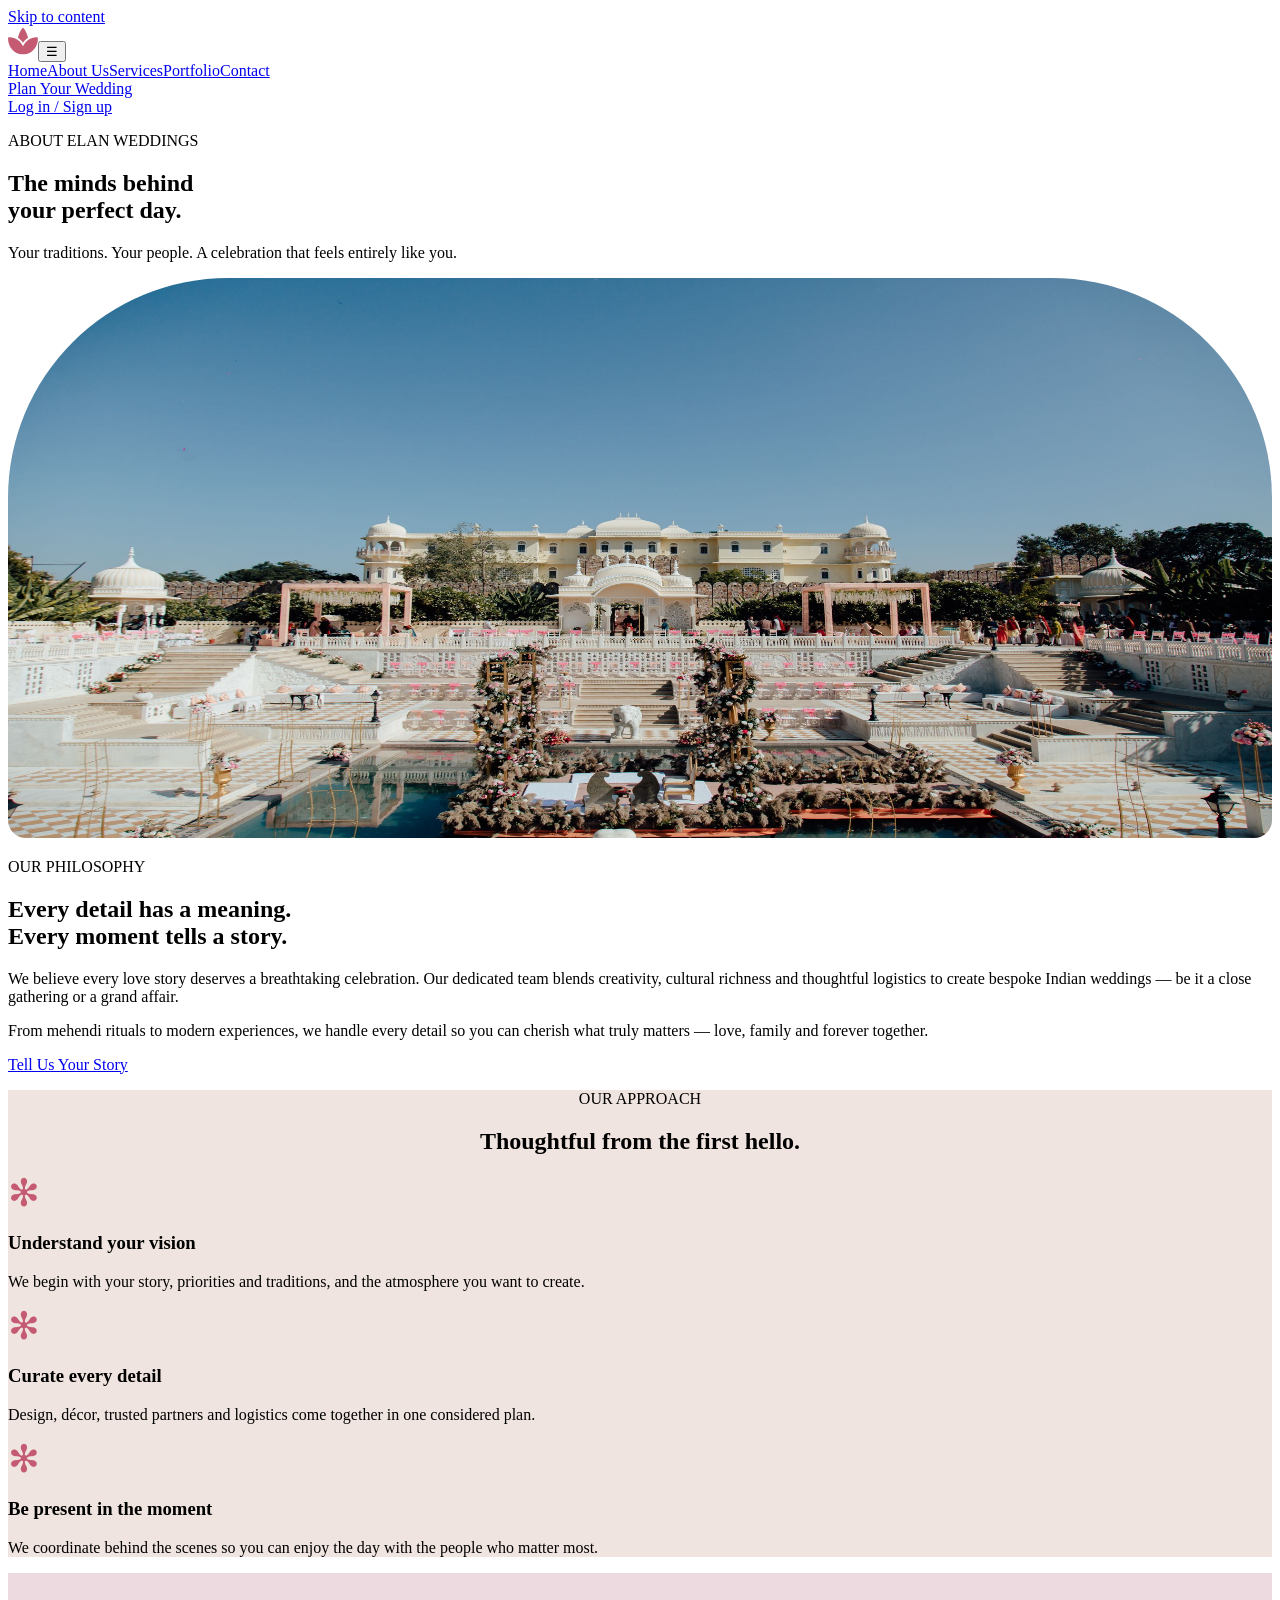
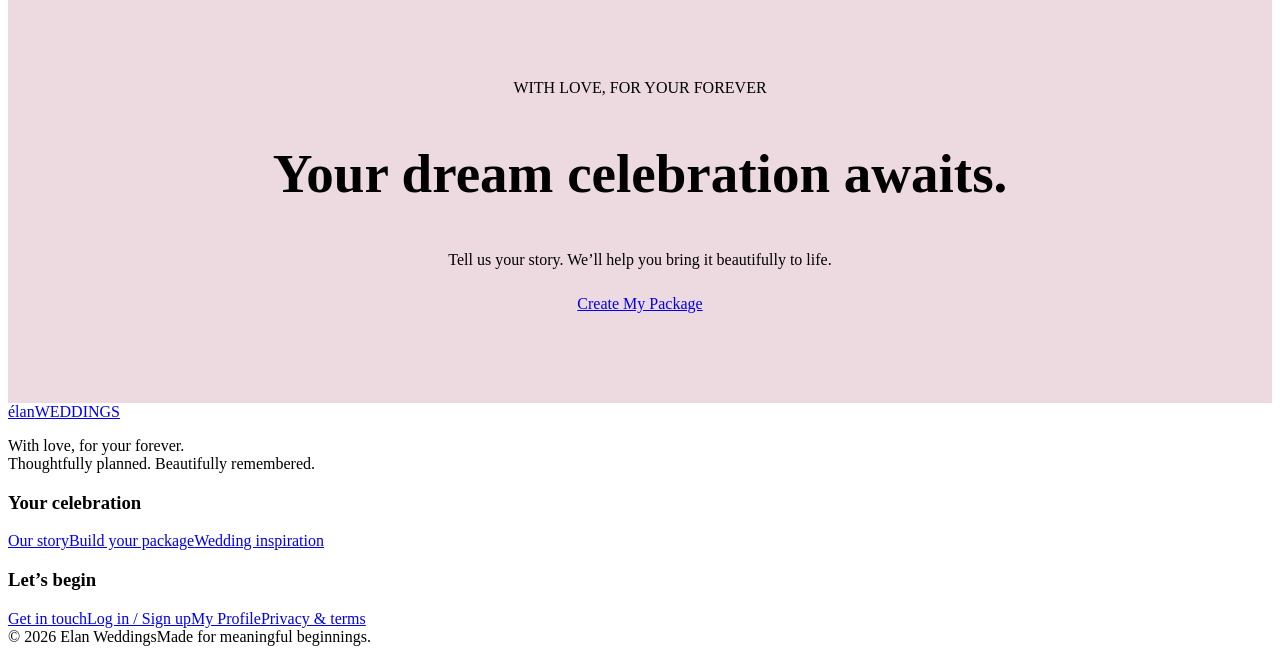
==== commit 84eb2fb0: "Update About Us HTML and CSS" ====
--- a/about.html
+++ b/about.html
@@ -1,4 +1,4 @@
-<!DOCTYPE html><html lang="en"><head><meta charset="UTF-8"><meta name="viewport" content="width=device-width, initial-scale=1"><meta name="description" content="Elan Weddings — thoughtful Indian wedding planning, bespoke celebrations and a personalized wedding package builder."><meta name="theme-color" content="#c45b73"><title>Our Story | Elan Weddings</title><link rel="icon" href="assets/b7664.svg" type="image/svg+xml"><link rel="stylesheet" href="about.css?v=flat-css-1"><script src="about.js?v=flat-js-1" defer></script></head><body data-page="about.html"><a class="skip" href="#main">Skip to content</a><header class="nav-wrap"><nav class="nav" aria-label="Main navigation"><a href="index.html" aria-label="Elan Weddings home"><img src="assets/b7664.svg" width="30" height="30" alt="Elan Weddings logo"></a><button class="menu-toggle" aria-expanded="false" aria-controls="nav-links" aria-label="Open navigation">☰</button><div class="nav-links" id="nav-links"><a href="index.html">Home</a><a href="about.html" class="active" aria-current="page">About Us</a><a href="custom-service-builder.html">Services</a><a href="portfolio.html">Portfolio</a><a href="contact.html">Contact</a></div><a class="nav-cta" href="custom-service-builder.html">Plan Your Wedding<img src="assets/c464f.svg" width="12" height="14" alt=""></a></nav></header><div class="account-access" aria-label="Account"><a href="login.html" data-account-link>Log in / Sign up</a></div><main id="main"><section class="page-heading reveal"><p class="eyebrow">ABOUT ELAN WEDDINGS</p><h1>The minds behind<br>your perfect day.</h1><p>Your traditions. Your people. A celebration that feels entirely like you.</p></section><section class="container split section reveal" id="story"><img class="arch-photo" src="assets/f022b.png" alt="A meaningful wedding moment"><div><p class="eyebrow">OUR PHILOSOPHY</p><h2>Every detail has a meaning.<br>Every moment tells a story.</h2><p>We believe every love story deserves a breathtaking celebration. Our dedicated team blends creativity, cultural richness and thoughtful logistics to create bespoke Indian weddings — be it a close gathering or a grand affair.</p><p>From mehendi rituals to modern experiences, we handle every detail so you can cherish what truly matters — love, family and forever together.</p><a class="btn" href="contact.html">Tell Us Your Story</a></div></section><section class="section soft" id="approach"><div class="container"><p class="eyebrow">OUR APPROACH</p><h2>Thoughtful from the first hello.</h2><div class="three-grid"><article><span class="flower">✻</span><h3>Understand your vision</h3><p>We begin with your story, priorities and traditions, and the atmosphere you want to create.</p></article><article><span class="flower">✻</span><h3>Curate every detail</h3><p>Design, décor, trusted partners and logistics come together in one considered plan.</p></article><article><span class="flower">✻</span><h3>Be present in the moment</h3><p>We coordinate behind the scenes so you can enjoy the day with the people who matter most.</p></article></div></div></section><section class="invitation reveal"><div class="container"><p class="eyebrow">WITH LOVE, FOR YOUR FOREVER</p><h2>Your dream celebration awaits.</h2><p>Tell us your story. We’ll help you bring it beautifully to life.</p><a class="btn" href="custom-service-builder.html">Create My Package</a></div></section></main><footer class="footer"><div class="container footer-grid"><div><a class="wordmark" href="index.html">élan<span>WEDDINGS</span></a><p>With love, for your forever.<br>Thoughtfully planned. Beautifully remembered.</p></div><div><h3>Your celebration</h3><a href="about.html">Our story</a><a href="custom-service-builder.html">Build your package</a><a href="portfolio.html">Wedding inspiration</a></div><div><h3>Let’s begin</h3><a href="contact.html">Get in touch</a><a href="login.html">Log in / Sign up</a><a href="profile.html">My Profile</a><a href="privacy.html">Privacy & terms</a></div></div><div class="container footer-bottom"><span>© 2026 Elan Weddings</span><span>Made for meaningful beginnings.</span></div></footer><dialog id="login-dialog" aria-labelledby="login-title">
+<!DOCTYPE html><html lang="en"><head><meta charset="UTF-8"><meta name="viewport" content="width=device-width, initial-scale=1"><meta name="description" content="Elan Weddings — thoughtful Indian wedding planning, bespoke celebrations and a personalized wedding package builder."><meta name="theme-color" content="#c45b73"><title>Our Story | Elan Weddings</title><link rel="icon" href="assets/b7664.svg" type="image/svg+xml"><link rel="stylesheet" href="shared.css"><link rel="stylesheet" href="about.css?v=flat-css-1"><script src="shared.js" defer></script></head><body data-page="about.html"><a class="skip" href="#main">Skip to content</a><header class="nav-wrap"><nav class="nav" aria-label="Main navigation"><a href="home.html" aria-label="Elan Weddings home"><img src="assets/b7664.svg" width="30" height="30" alt="Elan Weddings logo"></a><button class="menu-toggle" aria-expanded="false" aria-controls="nav-links" aria-label="Open navigation">☰</button><div class="nav-links" id="nav-links"><a href="home.html">Home</a><a href="about.html" class="active" aria-current="page">About Us</a><a href="custom-service-builder.html">Services</a><a href="portfolio.html">Portfolio</a><a href="contact.html">Contact</a></div><a class="nav-cta" href="custom-service-builder.html">Plan Your Wedding<img src="assets/c464f.svg" width="12" height="14" alt=""></a></nav></header><div class="account-access" aria-label="Account"><a href="login.html" data-account-link>Log in / Sign up</a></div><main id="main"><section class="page-heading reveal"><p class="eyebrow">ABOUT ELAN WEDDINGS</p><h1>The minds behind<br>your perfect day.</h1><p>Your traditions. Your people. A celebration that feels entirely like you.</p></section><section class="container split section reveal" id="story"><img class="arch-photo" src="assets/f022b.png" alt="A meaningful wedding moment"><div><p class="eyebrow">OUR PHILOSOPHY</p><h2>Every detail has a meaning.<br>Every moment tells a story.</h2><p>We believe every love story deserves a breathtaking celebration. Our dedicated team blends creativity, cultural richness and thoughtful logistics to create bespoke Indian weddings — be it a close gathering or a grand affair.</p><p>From mehendi rituals to modern experiences, we handle every detail so you can cherish what truly matters — love, family and forever together.</p><a class="btn" href="contact.html">Tell Us Your Story</a></div></section><section class="section soft" id="approach"><div class="container"><p class="eyebrow">OUR APPROACH</p><h2>Thoughtful from the first hello.</h2><div class="three-grid"><article><span class="flower">✻</span><h3>Understand your vision</h3><p>We begin with your story, priorities and traditions, and the atmosphere you want to create.</p></article><article><span class="flower">✻</span><h3>Curate every detail</h3><p>Design, décor, trusted partners and logistics come together in one considered plan.</p></article><article><span class="flower">✻</span><h3>Be present in the moment</h3><p>We coordinate behind the scenes so you can enjoy the day with the people who matter most.</p></article></div></div></section><section class="invitation reveal"><div class="container"><p class="eyebrow">WITH LOVE, FOR YOUR FOREVER</p><h2>Your dream celebration awaits.</h2><p>Tell us your story. We’ll help you bring it beautifully to life.</p><a class="btn" href="custom-service-builder.html">Create My Package</a></div></section></main><footer class="footer"><div class="container footer-grid"><div><a class="wordmark" href="home.html">élan<span>WEDDINGS</span></a><p>With love, for your forever.<br>Thoughtfully planned. Beautifully remembered.</p></div><div><h3>Your celebration</h3><a href="about.html">Our story</a><a href="custom-service-builder.html">Build your package</a><a href="portfolio.html">Wedding inspiration</a></div><div><h3>Let’s begin</h3><a href="contact.html">Get in touch</a><a href="login.html">Log in / Sign up</a><a href="profile.html">My Profile</a><a href="privacy.html">Privacy & terms</a></div></div><div class="container footer-bottom"><span>© 2026 Elan Weddings</span><span>Made for meaningful beginnings.</span></div></footer><dialog id="login-dialog" aria-labelledby="login-title">
   <button class="close" data-close aria-label="Close login">×</button>
   <p class="eyebrow">YOUR WEDDING JOURNEY</p>
   <h2 id="login-title">Your forever starts here.</h2>
--- a/about.css
+++ b/about.css
@@ -1,309 +1,28 @@
-/* Elan Weddings About Us — styles based on the Figma artboard */
-:root {
-  --rose: #c45b73;
-  --ink: #2b1d1a;
-  --body: #5f514d;
-  --warm: #f8f3ef;
-  --soft: #fbf7f4;
-  --white: #ffffff;
-  --pale-pink: #fff4f6;
-  --deep: #1f1a18;
-  --content-width: 1152px;
-  --radius-image: 16px;
-  --pill: 999px;
+.invitation {
+  text-align: center;
+  padding: 90px 24px;
+  background: #eddae0;
 }
-
-* { box-sizing: border-box; }
-html { scroll-behavior: smooth; }
-body {
-  margin: 0;
-  color: var(--body);
-  background: var(--warm);
-  font-family: "Roboto", Arial, sans-serif;
-  font-size: 16px;
-  line-height: 1.65;
-  -webkit-font-smoothing: antialiased;
+.invitation h2 { font-family: Svetze, Georgia, serif; font-size: clamp(38px, 4.3vw, 58px); }
+.invitation p { margin-bottom: 26px; }
+.arch-photo {
+  width: 100%;
+  height: 560px;
+  border-radius: 220px 220px 18px 18px;
 }
-img { display: block; width: 100%; height: 100%; object-fit: cover; }
-figure { margin: 0; }
-a { color: inherit; text-decoration: none; }
-h1, h2, h3, p { margin-top: 0; }
-h1, h2, h3 {
-  color: var(--ink);
-  font-family: "Lora", Georgia, serif;
-  font-weight: 400;
-  line-height: 1.14;
+.soft { background: #efe4df; }
+.soft .container>h2, .soft .container>.eyebrow { text-align: center; }
+.flower {
+  display: block;
+  font-size: 38px;
+  color: #c45b73;
+  line-height: 1;
+  margin-bottom: 20px;
 }
-h1 { font-size: clamp(2.5rem, 3.75vw, 3.375rem); }
-h2 { font-size: clamp(2rem, 3vw, 2.625rem); }
-h3 { font-size: 1.3rem; }
-.content-width { width: min(var(--content-width), calc(100% - 64px)); margin-inline: auto; }
-.section-warm { background: var(--warm); }
-.section-white { background: var(--white); }
-.section-soft { background: var(--soft); }
-
-.nav-wrap {
-  background: #fffaf8;
-  padding: 16px 0;
+@media(max-width:800px) {
+  .arch-photo { height: 450px; }
 }
-
-.nav {
-  position: relative;
-  display: flex;
-  align-items: center;
-  width: min(1024px, calc(100% - 32px));
-  height: 72px;
-  margin: 0 auto;
-  padding: 0 24px 0 33px;
-  border-radius: 9999px;
-  background: #fff;
-  box-shadow: 0 4px 14px rgba(0, 0, 0, 0.06);
+@media(max-width:540px) {
+  .arch-photo { height: 400px; }
+  .invitation { padding: 65px 20px; }
 }
-
-.brand-mark {
-  display: inline-flex;
-  flex: 0 0 30px;
-  align-items: center;
-  justify-content: center;
-  width: 30px;
-  height: 30px;
-  color: var(--rose);
-}
-.brand-mark img { width: 30px; height: 30px; object-fit: contain; }
-
-.nav-links {
-  display: flex;
-  align-items: center;
-  gap: 40px;
-  margin-left: 40px;
-  white-space: nowrap;
-  font-size: 15px;
-}
-.nav-links a { color: #000; transition: color .2s ease; }
-.nav-links a:hover, .nav-links .active { color: #c45b73; }
-.nav-links .active { font-weight: 500; }
-
-.nav-cta {
-  display: flex;
-  align-items: center;
-  justify-content: space-between;
-  gap: 12px;
-  width: 177px;
-  height: 36px;
-  flex: 0 0 177px;
-  margin-left: auto;
-  padding: 0 20px;
-  border-radius: 9999px;
-  background: #1f1a18;
-  color: #fff;
-  font-size: 14px;
-  line-height: 1;
-  white-space: nowrap;
-  transition: transform .2s ease, background .2s ease;
-}
-.nav-cta img { width: 12px; height: 14px; object-fit: contain; }
-.nav-cta:hover { transform: translateY(-1px); background: #392b28; }
-
-.menu-toggle { display: none; }
-
-.hero { padding: 48px 0 76px; }
-.hero-grid {
-  display: grid;
-  grid-template-columns: minmax(190px, 260px) minmax(380px, 1fr) minmax(190px, 260px);
-  align-items: center;
-  gap: 36px;
-  min-height: 510px;
-}
-.hero-photo, .story-photo, .story-photo-inset, .invitation-photo {
-  overflow: hidden;
-  border-radius: var(--radius-image);
-  background: #eadfd8;
-}
-.hero-photo img, .story-photo img, .story-photo-inset img, .invitation-photo img { transition: transform .6s ease; }
-.hero-photo:hover img, .story-photo:hover img, .story-photo-inset:hover img, .invitation-photo:hover img { transform: scale(1.025); }
-.hero-photo-left { height: 330px; align-self: center; }
-.hero-photo-stack { display: flex; flex-direction: column; gap: 24px; }
-.hero-photo-top { height: 220px; }
-.hero-photo-bottom { height: 220px; width: 96%; margin-left: auto; }
-.hero-copy { text-align: center; padding: 0 4px; }
-.eyebrow {
-  color: var(--rose);
-  font-size: 14px;
-  font-weight: 400;
-  letter-spacing: .075em;
-  line-height: 1.4;
-  text-transform: uppercase;
-  margin-bottom: 18px;
-}
-.hero h1 { margin-bottom: 22px; }
-.hero h1 em {
-  display: block;
-  font-style: normal;
-}
-.hero-description {
-  max-width: 570px;
-  margin: 0 auto 28px;
-  color: var(--body);
-  font-family: "Instrument Serif", Georgia, serif;
-  font-size: 20px;
-  font-style: italic;
-  line-height: 1.4;
-}
-.button-row, .invitation-actions { display: flex; align-items: center; justify-content: center; flex-wrap: wrap; gap: 16px; }
-.button {
-  min-height: 48px;
-  padding: 12px 25px;
-  display: inline-flex;
-  align-items: center;
-  justify-content: center;
-  border-radius: var(--pill);
-  font-size: 14px;
-  line-height: 1.25;
-  transition: transform .2s ease, background .2s ease, color .2s ease;
-}
-.button:hover { transform: translateY(-2px); }
-.button-primary { color: var(--white); background: var(--rose); border: 1px solid var(--rose); }
-.button-primary:hover { background: #ad4c63; }
-.button-secondary { color: var(--rose); background: var(--white); border: 1px solid var(--rose); }
-.button-secondary:hover { background: var(--pale-pink); }
-.hero-note { margin: 28px 0 0; font-size: 14px; }
-
-.story { padding: 88px 0 100px; }
-.story-grid { display: grid; grid-template-columns: minmax(0, 1fr) minmax(0, 1.1fr); gap: 76px; align-items: center; }
-.story-visual { position: relative; min-height: 520px; padding: 0 0 44px; }
-.story-photo { width: 100%; height: 410px; }
-.story-photo-inset { position: absolute; width: 210px; height: 150px; right: 24px; bottom: 0; border: 6px solid var(--white); }
-.story-copy .eyebrow { margin-bottom: 18px; }
-.story-copy h2 { max-width: 650px; margin-bottom: 24px; }
-.story-copy > p:not(.eyebrow) { font-size: 15px; line-height: 1.75; margin-bottom: 16px; }
-.values-list { display: grid; gap: 20px; margin-top: 30px; }
-.value-item { display: grid; grid-template-columns: 34px 1fr; align-items: start; gap: 16px; }
-.value-number {
-  display: grid;
-  place-items: center;
-  width: 34px;
-  height: 34px;
-  border-radius: 50%;
-  color: var(--rose);
-  background: var(--pale-pink);
-  font-size: 12px;
-}
-.value-item h3 { font-size: 19px; margin: -2px 0 4px; }
-.value-item p { font-size: 14px; line-height: 1.6; margin-bottom: 0; }
-
-.approach { padding: 74px 0 86px; }
-.section-heading { max-width: 920px; margin: 0 auto 74px; text-align: center; }
-.section-heading .eyebrow { margin-bottom: 16px; }
-.section-heading h2 { margin-bottom: 18px; }
-.section-heading > p:last-child { margin: 0 auto; font-size: 15px; }
-.steps-grid { display: grid; grid-template-columns: repeat(3, minmax(0, 1fr)); gap: 68px; }
-.step-number { display: block; color: var(--rose); font-family: "Lora", Georgia, serif; font-size: 32px; margin-bottom: 18px; }
-.step-rule { height: 1px; width: 100%; background: var(--rose); margin-bottom: 24px; }
-.step h3 { font-size: 23px; margin-bottom: 16px; }
-.step p { font-size: 15px; line-height: 1.75; margin-bottom: 0; }
-
-.invitation { padding: 64px 0; }
-.invitation-grid { display: grid; grid-template-columns: 1fr 1fr; align-items: center; gap: 68px; }
-.invitation-photo { height: 380px; }
-.invitation-copy .eyebrow { margin-bottom: 20px; }
-.invitation-copy h2 { margin-bottom: 24px; }
-.invitation-copy > p:not(.eyebrow) { margin-bottom: 28px; line-height: 1.75; font-size: 15px; }
-.invitation-actions { justify-content: flex-start; gap: 24px; }
-.text-link { color: var(--rose); font-size: 14px; }
-.text-link span { margin-left: 5px; }
-
-.site-footer { background: var(--white); padding: 58px 0 24px; }
-.footer-grid { display: grid; grid-template-columns: 1.25fr .75fr .9fr .8fr; gap: 50px; padding-bottom: 56px; }
-.footer-wordmark { color: var(--ink); font-family: "Lora", Georgia, serif; font-size: 23px; letter-spacing: .015em; }
-.footer-tagline { margin: 12px 0 14px; color: var(--body); font-family: "Instrument Serif", Georgia, serif; font-style: italic; font-size: 19px; }
-.footer-brand > p:last-child { font-size: 14px; line-height: 1.8; }
-.footer-column { display: flex; flex-direction: column; align-items: flex-start; gap: 10px; }
-.footer-column h2 { color: var(--rose); font-family: "Roboto", Arial, sans-serif; font-size: 13px; text-transform: uppercase; letter-spacing: .08em; margin-bottom: 10px; }
-.footer-column a { font-size: 14px; }
-.footer-column a:hover { color: var(--rose); }
-.footer-signoff { color: var(--ink); text-align: center; font-family: "Lora", Georgia, serif; font-size: 21px; line-height: 1.5; align-self: start; padding-top: 14px; }
-.footer-signoff em { font-family: "Instrument Serif", Georgia, serif; font-weight: 400; }
-.footer-bottom { border-top: 1px solid var(--pale-pink); padding-top: 22px; text-align: center; }
-.footer-bottom p { margin: 0; font-size: 12px; }
-
-@media (max-width: 1050px) {
-  .nav { padding-inline: 24px; }
-  .nav-links { gap: 24px; margin-left: 28px; font-size: 14px; }
-  .nav-cta { width: 165px; flex-basis: 165px; padding-inline: 16px; font-size: 12px; }
-  .hero-grid { grid-template-columns: minmax(150px, 220px) minmax(300px, 1fr) minmax(150px, 220px); gap: 24px; }
-  .hero-photo-left { height: 290px; }
-  .hero-photo-top, .hero-photo-bottom { height: 190px; }
-  .hero-description { font-size: 18px; }
-  .story-grid { gap: 42px; }
-  .steps-grid { gap: 36px; }
-  .invitation-grid { gap: 42px; }
-  .footer-grid { gap: 28px; }
-}
-
-@media (max-width: 760px) {
-  .content-width { width: calc(100% - 40px); }
-  .nav-wrap { padding: 10px 0; }
-  .nav { width: calc(100% - 24px); height: 62px; padding: 0 12px 0 16px; gap: 10px; }
-  .brand-mark { width: 30px; height: 30px; flex-basis: 30px; }
-  .menu-toggle {
-    display: flex; flex-direction: column; justify-content: center; gap: 4px;
-    width: 36px; height: 36px; border: 0; padding: 8px; background: transparent; cursor: pointer;
-  }
-  .menu-toggle span { width: 20px; height: 1.5px; background: var(--ink); }
-  .nav-links {
-    display: none; position: absolute; z-index: 20; top: calc(100% + 8px); left: 0; right: 0;
-    flex-direction: column; align-items: stretch; gap: 0; margin: 0; padding: 10px 18px;
-    border-radius: 20px; background: var(--white); box-shadow: 0 14px 35px rgba(43, 29, 26, .12);
-  }
-  .nav-links.is-open { display: flex; }
-  .nav-links a { padding: 12px 4px; font-size: 14px; }
-  .nav-cta { width: auto; flex: 0 0 auto; height: 36px; padding: 0 12px; gap: 8px; font-size: 11px; }
-  .hero { padding: 42px 0 58px; }
-  .hero-grid { grid-template-columns: 1fr 1fr; gap: 18px 12px; min-height: auto; }
-  .hero-copy { grid-column: 1 / -1; grid-row: 1; padding: 0 4px 10px; }
-  .hero .eyebrow { font-size: 12px; margin-bottom: 14px; }
-  .hero h1 { font-size: clamp(2.25rem, 9vw, 2.7rem); margin-bottom: 18px; }
-  .hero-description { font-size: 18px; margin-bottom: 22px; }
-  .button-row { gap: 10px; }
-  .button { min-height: 46px; padding: 12px 18px; font-size: 13px; }
-  .hero-note { margin-top: 18px; font-size: 13px; }
-  .hero-photo-left { height: 235px; }
-  .hero-photo-stack { gap: 12px; }
-  .hero-photo-top { height: 150px; }
-  .hero-photo-bottom { height: 150px; width: 100%; }
-  .story { padding: 58px 0 64px; }
-  .story-grid { grid-template-columns: 1fr; gap: 34px; }
-  .story-visual { min-height: 330px; padding-bottom: 24px; }
-  .story-photo { height: 300px; }
-  .story-photo-inset { width: 140px; height: 100px; right: 10px; border-width: 4px; }
-  .story-copy h2 { font-size: 2rem; }
-  .values-list { gap: 18px; margin-top: 26px; }
-  .approach { padding: 58px 0 64px; }
-  .section-heading { margin-bottom: 42px; }
-  .section-heading h2 { font-size: 2rem; }
-  .steps-grid { grid-template-columns: 1fr; gap: 34px; }
-  .step-number { margin-bottom: 12px; }
-  .step-rule { margin-bottom: 18px; }
-  .step h3 { font-size: 21px; }
-  .invitation { padding: 42px 0 54px; }
-  .invitation-grid { grid-template-columns: 1fr; gap: 30px; }
-  .invitation-photo { height: 260px; }
-  .invitation-copy h2 { font-size: 2rem; }
-  .invitation-actions { align-items: flex-start; gap: 18px; }
-  .site-footer { padding-top: 42px; }
-  .footer-grid { grid-template-columns: 1fr 1fr; gap: 34px 22px; padding-bottom: 36px; }
-  .footer-signoff { grid-column: 1 / -1; text-align: left; padding-top: 0; }
-}
-
-@media (max-width: 420px) {
-  .nav { gap: 6px; padding-inline: 9px; }
-  .nav-cta { font-size: 10px; padding-inline: 9px; gap: 5px; }
-  .nav-cta img { width: 10px; height: 12px; }
-  .hero-grid { gap: 14px 10px; }
-  .hero-photo-left { height: 210px; }
-  .hero-photo-top, .hero-photo-bottom { height: 135px; }
-  .button-row { flex-direction: column; align-items: stretch; }
-  .button-row .button { width: 100%; }
-  .footer-grid { grid-template-columns: 1fr; }
-  .footer-signoff { grid-column: auto; }
-}
